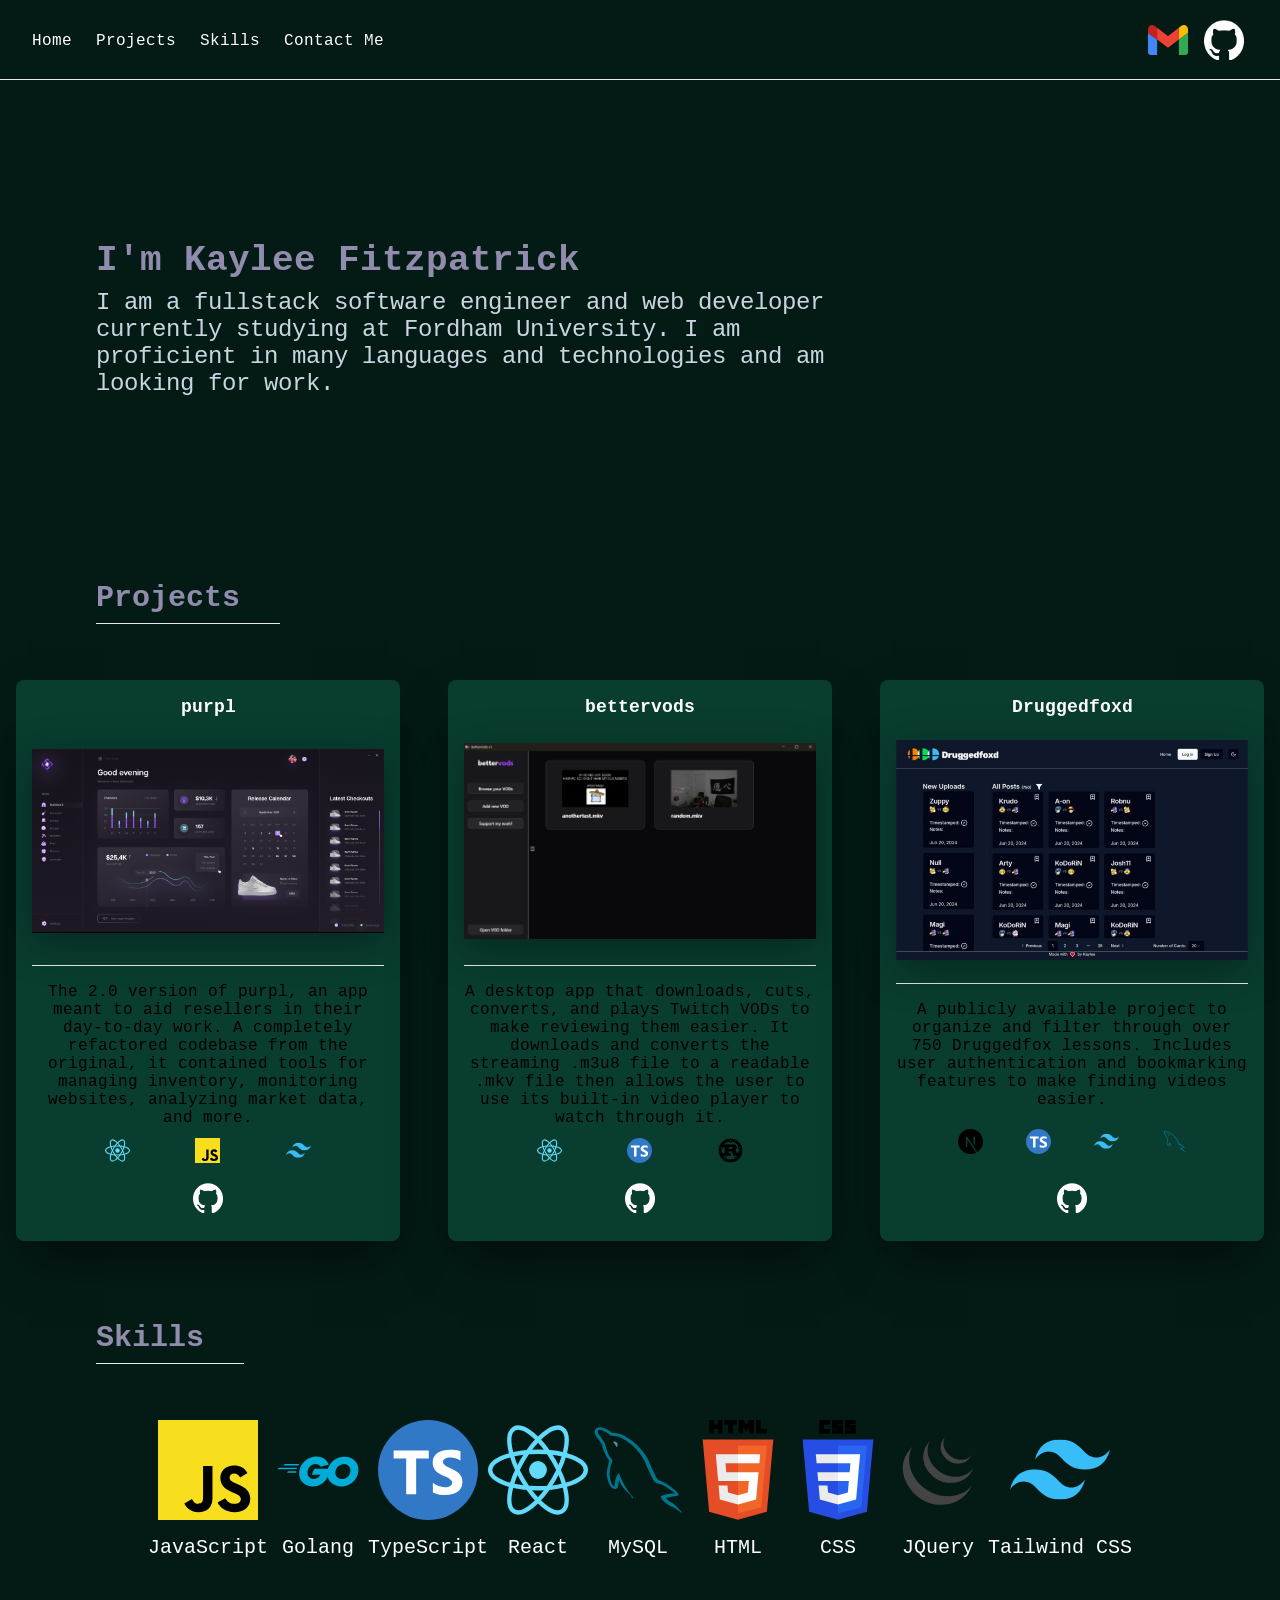
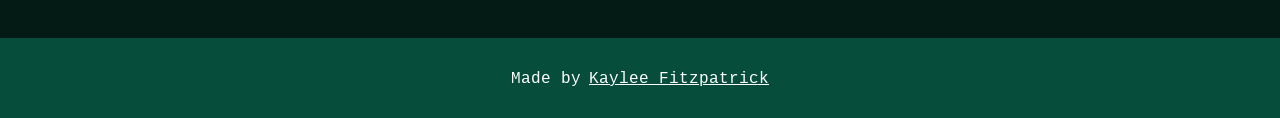
==== index.html @ 74e2f3a2 "Initial commit" ====
<!doctype html>
<html lang="en">
  <head>
    <meta charset="UTF-8" />
    <meta name="viewport" content="width=device-width, initial-scale=1" />
    <title>Kaylee Fitzpatrick</title>
    <link rel="stylesheet" href="./styles.css" />
  </head>

  <body>
    <div class="app">
      <header class="topbar">
        <button
          id="mobile-nav-toggle"
          class="mobile-nav-toggle"
          aria-label="Toggle navigation"
          aria-expanded="false"
          aria-controls="topbar-nav"
        >
          &#9776;
        </button>

        <ul class="nav" id="topbar-nav">
          <li>
            <a href="#home" class="nav-link">Home</a>
          </li>
          <li>
            <a href="#projects" class="nav-link">Projects</a>
          </li>
          <li>
            <a href="#skills" class="nav-link">Skills</a>
          </li>
          <li>
            <a href="#contactme" id="contact-me-link" class="nav-link">
              Contact Me
            </a>
          </li>
        </ul>

        <div class="topbar-right">
          <div class="tooltip">
            <div class="icon-button" id="copy-email">
              <img
                src="./src/images/gmail.svg"
                alt=""
                height="40"
                width="40"
                draggable="false"
              />
            </div>
            <span class="tooltip-text"> Copy Email </span>
          </div>

          <div class="tooltip">
            <div class="icon-button">
              <a
                href="https://github.com/nerdyfitzy"
                target="_blank"
                rel="noreferrer"
                class="github-link"
              >
                <img
                  src="./src/images/github-mark-white.png"
                  alt="Github Logo"
                  height="40"
                  width="40"
                  draggable="false"
                />
              </a>
            </div>
            <span class="tooltip-text"> My Github </span>
          </div>
        </div>
      </header>

      <div class="hero">
        <div class="hero-inner">
          <h1 class="hero-title">I'm Kaylee Fitzpatrick</h1>
          <p class="hero-text">
            I am a fullstack software engineer and web developer currently
            studying at Fordham University. I am proficient in many languages
            and technologies and am looking for work.
          </p>
        </div>
      </div>

      <div class="section" id="projects">
        <h2 class="section-title">Projects</h2>
        <div class="projects-row">
          <!-- Project: purpl -->
          <div class="project-card">
            <h3 class="project-title">purpl</h3>
            <div class="project-image-wrap">
              <img
                src="./src/images/purpl.png"
                alt="purpl"
                draggable="false"
                class="project-image"
              />
            </div>
            <p class="project-desc">
              The 2.0 version of purpl, an app meant to aid resellers in their
              day-to-day work. A completely refactored codebase from the
              original, it contained tools for managing inventory, monitoring
              websites, analyzing market data, and more.
            </p>
            <div class="project-tech-row">
              <img
                src="./src/images/react.svg"
                alt="react"
                height="25"
                width="25"
                draggable="false"
              />
              <img
                src="./src/images/js.svg"
                alt="js"
                height="25"
                width="25"
                draggable="false"
              />
              <img
                src="./src/images/tailwind.svg"
                alt="tailwind"
                height="25"
                width="25"
                draggable="false"
              />
            </div>
            <div class="project-github">
              <a
                href="https://github.com/nerdyfitzy/purpl-react"
                target="_blank"
                rel="noreferrer"
              >
                <img
                  src="./src/images/github-mark-white.png"
                  alt="Github Logo"
                  width="30"
                  height="30"
                  draggable="false"
                />
              </a>
            </div>
          </div>

          <!-- Project: bettervods -->
          <div class="project-card">
            <h3 class="project-title">bettervods</h3>
            <div class="project-image-wrap">
              <img
                src="./src/images/bettervods.png"
                alt="bettervods"
                draggable="false"
                class="project-image"
              />
            </div>
            <p class="project-desc">
              A desktop app that downloads, cuts, converts, and plays Twitch
              VODs to make reviewing them easier. It downloads and converts the
              streaming .m3u8 file to a readable .mkv file then allows the user
              to use its built-in video player to watch through it.
            </p>
            <div class="project-tech-row">
              <img
                src="./src/images/react.svg"
                alt="react"
                height="25"
                width="25"
                draggable="false"
              />
              <img
                src="./src/images/ts.svg"
                alt="ts"
                height="25"
                width="25"
                draggable="false"
              />
              <img
                src="./src/images/rust.svg"
                alt="rust"
                height="25"
                width="25"
                draggable="false"
              />
            </div>
            <div class="project-github">
              <a
                href="https://github.com/nerdyfitzy/bettervods-rs"
                target="_blank"
                rel="noreferrer"
              >
                <img
                  src="./src/images/github-mark-white.png"
                  alt="Github Logo"
                  width="30"
                  height="30"
                  draggable="false"
                />
              </a>
            </div>
          </div>

          <!-- Project: Druggedfoxd -->
          <div class="project-card">
            <h3 class="project-title">Druggedfoxd</h3>
            <div class="project-image-wrap">
              <img
                src="./src/images/druggedfoxd.png"
                alt="Druggedfoxd"
                draggable="false"
                class="project-image"
              />
            </div>
            <p class="project-desc">
              A publicly available project to organize and filter through over
              750 Druggedfox lessons. Includes user authentication and
              bookmarking features to make finding videos easier.
            </p>
            <div class="project-tech-row">
              <img
                src="./src/images/nextjs.svg"
                alt="nextjs"
                height="25"
                width="25"
                draggable="false"
              />
              <img
                src="./src/images/ts.svg"
                alt="ts"
                height="25"
                width="25"
                draggable="false"
              />
              <img
                src="./src/images/tailwind.svg"
                alt="tailwind"
                height="25"
                width="25"
                draggable="false"
              />
              <img
                src="./src/images/mysql.svg"
                alt="mysql"
                height="25"
                width="25"
                draggable="false"
              />
            </div>
            <div class="project-github">
              <a
                href="https://github.com/nerdyfitzy/druggedfoxd"
                target="_blank"
                rel="noreferrer"
              >
                <img
                  src="./src/images/github-mark-white.png"
                  alt="Github Logo"
                  width="30"
                  height="30"
                  draggable="false"
                />
              </a>
            </div>
          </div>
        </div>
      </div>

      <div class="section" id="skills">
        <h2 class="section-title">Skills</h2>
        <div class="skills-row">
          <!-- Language: JavaScript -->
          <div class="language-card">
            <img
              src="./src/images/js.svg"
              alt="JavaScript"
              id="JavaScript"
              width="100"
              height="100"
              draggable="false"
              class="language-image"
            />
            <label for="#JavaScript">JavaScript</label>
          </div>
          <!-- Language: Golang -->
          <div class="language-card">
            <img
              src="./src/images/golang.svg"
              alt="Golang"
              id="Golang"
              width="100"
              height="100"
              draggable="false"
              class="language-image"
            />
            <label for="#Golang">Golang</label>
          </div>
          <!-- Language: TypeScript -->
          <div class="language-card">
            <img
              src="./src/images/ts.svg"
              alt="TypeScript"
              id="TypeScript"
              width="100"
              height="100"
              draggable="false"
              class="language-image"
            />
            <label for="#TypeScript">TypeScript</label>
          </div>
          <!-- Language: React -->
          <div class="language-card">
            <img
              src="./src/images/react.svg"
              alt="React"
              id="React"
              width="100"
              height="100"
              draggable="false"
              class="language-image"
            />
            <label for="#React">React</label>
          </div>
          <!-- Language: MySQL -->
          <div class="language-card">
            <img
              src="./src/images/mysql.svg"
              alt="MySQL"
              id="MySQL"
              width="100"
              height="100"
              draggable="false"
              class="language-image"
            />
            <label for="#MySQL">MySQL</label>
          </div>
          <!-- Language: HTML -->
          <div class="language-card">
            <img
              src="./src/images/html.svg"
              alt="HTML"
              id="HTML"
              width="100"
              height="100"
              draggable="false"
              class="language-image"
            />
            <label for="#HTML">HTML</label>
          </div>
          <!-- Language: CSS -->
          <div class="language-card">
            <img
              src="./src/images/css.svg"
              alt="CSS"
              id="CSS"
              width="100"
              height="100"
              draggable="false"
              class="language-image"
            />
            <label for="#CSS">CSS</label>
          </div>
          <!-- Language: JQuery -->
          <div class="language-card">
            <img
              src="./src/images/jquery.svg"
              alt="JQuery"
              id="JQuery"
              width="100"
              height="100"
              draggable="false"
              class="language-image"
            />
            <label for="#JQuery">JQuery</label>
          </div>
          <!-- Language: Tailwind CSS -->
          <div class="language-card">
            <img
              src="./src/images/tailwind.svg"
              alt="Tailwind CSS"
              id="Tailwind CSS"
              width="100"
              height="100"
              draggable="false"
              class="language-image"
            />
            <label for="#Tailwind CSS">Tailwind CSS</label>
          </div>
        </div>
      </div>

      <footer class="footer">
        Made by
        <a
          href="https://github.com/nerdyfitzy"
          target="_blank"
          rel="noreferrer"
          class="footer-link"
          >Kaylee Fitzpatrick</a
        >
      </footer>

      <!-- ContactModal (initially hidden like React when `shown === false`) -->
      <div class="modal-background hidden" id="modalBackground">
        <div class="modal-card" id="modal">
          <h2 class="modal-title">Contact Me</h2>
          <form action="" class="modal-form" id="contact-form">
            <label for="#email-input">Your Email</label>
            <input
              class="modal-input"
              type="email"
              name="email"
              id="email-input"
            />

            <label>Message</label>
            <textarea
              class="modal-textarea"
              name="message"
              id="message"
            ></textarea>

            <button type="submit" class="submit-button">Submit</button>

            <span class="error-text" id="contact-error"></span>
          </form>
        </div>
      </div>
    </div>

    <script>
      (function () {
        const emailAddr = "fitzpatrickkayle9@gmail.com";
        const modalBackground = document.getElementById("modalBackground");
        const contactLink = document.getElementById("contact-me-link");
        const navToggle = document.getElementById("mobile-nav-toggle");
        const nav = document.getElementById("topbar-nav");
        const copyBtn = document.getElementById("copy-email");
        const contactForm = document.getElementById("contact-form");
        const errorEl = document.getElementById("contact-error");
        const emailInput = document.getElementById("email-input");
        const messageInput = document.getElementById("message");

        function setModalShown(shown) {
          if (shown) modalBackground.classList.remove("hidden");
          else modalBackground.classList.add("hidden");
        }

        copyBtn.addEventListener("click", async () => {
          try {
            await navigator.clipboard.writeText(emailAddr);
          } catch (e) {
            // Fallback if clipboard permissions are blocked
            window.prompt("Copy email:", emailAddr);
          }
        });

        navToggle.addEventListener("click", () => {
          const isOpen = nav.classList.contains("open");
          if (isOpen) {
            nav.classList.remove("open");
            navToggle.setAttribute("aria-expanded", "false");
          } else {
            nav.classList.add("open");
            navToggle.setAttribute("aria-expanded", "true");
          }
        });

        nav.querySelectorAll("a").forEach((link) => {
          link.addEventListener("click", () => {
            nav.classList.remove("open");
            navToggle.setAttribute("aria-expanded", "false");
          });
        });

        contactLink.addEventListener("click", (e) => {
          e.preventDefault();
          const shown = modalBackground.classList.contains("hidden") === false;
          setModalShown(!shown);
          if (shown) {
            emailInput.value = "";
            messageInput.value = "";
            errorEl.textContent = "";
          }
        });

        modalBackground.addEventListener("click", (e) => {
          if (e.target && e.target.getAttribute("id") === "modalBackground") {
            setModalShown(false);
            emailInput.value = "";
            messageInput.value = "";
            errorEl.textContent = "";
          }
        });

        contactForm.addEventListener("submit", (e) => {
          e.preventDefault();
          const email = emailInput.value.trim();
          const message = messageInput.value.trim();

          if (email === "" || message === "") {
            errorEl.textContent = "Please do not leave fields blank";
            return;
          }

          // No backend in this static HTML. Close the modal (structure/styling remains identical).
          setModalShown(false);
          emailInput.value = "";
          messageInput.value = "";
          errorEl.textContent = "";
        });
      })();
    </script>
  </body>
</html>
---- styles.css ----
@font-face {
  font-family: "Cousine";
  src: url("./public/fonts/Cousine-Regular.ttf");
  font-weight: 400;
  font-style: normal;
}

@font-face {
  font-family: "Cousine";
  src: url("./public/fonts/Cousine-Bold.ttf");
  font-weight: 700;
  font-style: normal;
}

:root {
  --dark-green: #041b15;
  --hooker-green: #093d30;
  --periwinkle: #918bad;
  --dark-blue: #147a5e;
  --footer-emerald-900: #064e3b;
  --text-slate-300: #cbd5e1;
  --border-default: #e5e7eb;
}

* {
  box-sizing: border-box;
}

html,
body {
  height: 100%;
  background-color: var(--dark-green);
}

body {
  margin: 0;
  font-family:
    "Cousine", ui-monospace, SFMono-Regular, Menlo, Monaco, Consolas,
    "Liberation Mono", "Courier New", monospace;
  -webkit-font-smoothing: antialiased;
  -moz-osx-font-smoothing: grayscale;
  background-image: none;
  background-color: var(--dark-green);
  overflow-x: hidden;
}

.hidden {
  display: none !important;
}

/* App layout */
.app {
  display: flex;
  flex-direction: column;
  position: relative;
}

/* Top bar */
.topbar {
  background: var(--dark-green);
  position: sticky;
  top: 0;
  z-index: 10;
  width: 100%;
  height: 5rem;
  border-bottom: 1px solid var(--border-default);
  padding: 0 2rem;
  display: flex;
  flex-direction: row;
  align-items: center;
  justify-content: space-between;
  color: #fff;
}

.nav {
  display: flex;
  list-style: none;
  padding: 0;
  margin: 0;
}

.mobile-nav-toggle {
  display: none;
  border: 1px solid #ffffff40;
  background: transparent;
  color: #fff;
  font-size: 1.5rem;
  line-height: 1;
  border-radius: 0.375rem;
  width: 2.5rem;
  height: 2.5rem;
  cursor: pointer;
}

.nav-link {
  margin-right: 1.5rem;
  text-decoration: none;
  color: inherit;
}

.nav-link:hover {
  text-decoration: underline;
  color: var(--dark-blue);
}

.topbar-right {
  display: flex;
  flex-direction: row;
  gap: 0.5rem;
  flex-wrap: wrap;
}

/* Tooltip */
.tooltip {
  position: relative;
  display: flex;
}

.tooltip-text {
  position: absolute;
  right: 1px;
  top: 2.5rem;
  transform: scale(0);
  transition: transform 300ms ease-in-out;
  background: #374151; /* gray-800 */
  padding: 0.5rem 0.5rem;
  font-size: 0.75rem;
  color: #fff;
  border-radius: 0.25rem;
  min-width: max-content;
  transform-origin: right top;
}

.tooltip:hover .tooltip-text {
  transform: scale(1);
}

.icon-button {
  width: 3rem;
  height: 3rem;
  padding: 0 0.25rem;
  border-radius: 0.375rem;
  position: relative;
  display: flex;
  align-items: center;
  justify-content: center;
  cursor: pointer;
  background: transparent;
}

.icon-button:hover {
  background: #9ca3af; /* gray-400 */
}

.icon-button:active {
  background: #6b7280; /* gray-500 */
}

.github-link {
  position: absolute;
  left: 0.25rem;
  top: 0.25rem;
}

/* Hero */
.hero {
  width: 100%;
  height: 45vh;
  margin-bottom: 6rem;
  padding-top: 10rem;
}

.hero-inner {
  transform: translateX(6rem);
}

.hero-title {
  color: var(--periwinkle);
  font-size: 2.25rem; /* text-4xl */
  font-weight: 700;
  margin: 0 0 0.5rem 0;
}

.hero-text {
  color: var(--text-slate-300);
  width: 58.3333%;
  font-size: 1.5rem; /* text-2xl */
  margin: 0;
}

/* Sections */
.section {
  width: 100%;
  margin-bottom: 5rem; /* mb-20 */
}

.section-title {
  transform: translateX(6rem);
  display: inline-block;
  margin: 0 0 3.5rem 0; /* mb-14 */
  padding-right: 2.5rem; /* pr-10 */
  padding-bottom: 0.5rem; /* pb-2 */
  color: var(--periwinkle);
  font-size: 1.875rem; /* text-3xl */
  font-weight: 700;
  border-bottom: 1px solid var(--border-default);
}

/* Projects */
.projects-row {
  display: grid;
  gap: 1rem; /* gap-4 */
  grid-template-columns: repeat(auto-fit, minmax(18rem, 1fr));
  justify-items: center;
}

.project-card {
  width: 100%;
  max-width: 24rem; /* keep original card size while allowing shrink */
  padding: 1rem; /* p-4 */
  background: var(--hooker-green);
  border-radius: 0.5rem; /* rounded-lg */
  display: flex;
  flex-direction: column;
  gap: 0.75rem; /* gap-3 */
  justify-content: space-between;
  align-items: center;
  box-shadow: 0 25px 50px -12px rgba(0, 0, 0, 0.55);
}

.project-title {
  color: #fff;
  font-weight: 700;
  font-size: 1.125rem; /* font-lg from inline override */
  margin: 0;
}

.project-image-wrap {
  min-height: 14rem; /* min-h-56 */
  width: 100%;
  display: flex;
  align-items: center;
  justify-content: center;
}

.project-image {
  filter: drop-shadow(0 10px 20px rgba(0, 0, 0, 0.35));
  display: block;
  max-width: 100%;
}

.project-desc {
  border-top: 1px solid var(--border-default);
  padding-top: 1rem; /* pt-4 */
  text-align: center;
  margin: 0;
}

.project-tech-row {
  width: 100%;
  display: flex;
  flex-direction: row;
  justify-content: space-around;
  padding: 0 2.5rem; /* px-10 */
  flex-wrap: wrap;
}

.project-github {
  padding: 0.5rem; /* p-2 */
  border-radius: 0.5rem;
  min-width: max-content;
  min-height: max-content;
}

.project-github:hover {
  background: #9ca3af;
}

.project-github:active {
  background: #6b7280;
}

/* Skills */
.skills-row {
  width: 100%;
  display: flex;
  flex-direction: row;
  justify-content: space-around;
  flex-wrap: wrap;
  justify-content: center;
}

.language-card {
  display: flex;
  flex-direction: column;
  align-items: center;
  text-align: center;
  justify-content: space-around;
  color: #fff;
  font-size: 1.25rem; /* text-xl */
}

.language-image {
  margin-bottom: 1rem; /* mb-4 */
  display: block;
}

/* Footer */
.footer {
  width: 100%;
  height: 5rem; /* h-20 */
  background: var(--footer-emerald-900);
  color: #fff;
  text-align: center;
  display: flex;
  align-items: center;
  justify-content: center;
  gap: 0.5rem;
}

.footer a {
  color: inherit;
}

.footer-link {
  text-decoration: underline;
}

/* Modal */
@keyframes flyin {
  0% {
    transform: translateY(200%);
  }
  100% {
    transform: translateY(0%);
  }
}

.modal-background {
  width: 100%;
  height: 100vh; /* h-screen */
  display: flex;
  justify-content: center;
  align-items: center;
  position: absolute;
  z-index: 30;
  top: 0;
  left: 0;
  right: 0;
  background: rgba(0, 0, 0, 0.6);
}

@media (max-width: 900px) {
  .hero-inner {
    transform: none;
  }
  .section-title {
    transform: none;
    padding-right: 0;
  }
  .topbar {
    padding: 0 1rem;
  }
}

.nav {
  flex-wrap: wrap;
}

@media (max-width: 640px) {
  .topbar {
    height: auto;
    min-height: 5rem;
    padding-top: 0.75rem;
    padding-bottom: 0.75rem;
    align-items: center;
    justify-content: space-between;
    position: sticky;
  }

  .mobile-nav-toggle {
    display: inline-flex;
    align-items: center;
    justify-content: center;
  }

  .nav {
    display: none;
    position: absolute;
    top: calc(100% + 0.35rem);
    left: 0;
    width: max-content;
    max-width: calc(100vw - 2rem);
    flex-direction: column;
    align-items: stretch;
    gap: 0.75rem;
    padding: 0.75rem 1rem;
    background: var(--dark-green);
    border: 1px solid var(--border-default);
    border-radius: 0.5rem;
    box-shadow: 0 10px 25px rgba(0, 0, 0, 0.35);
    z-index: 20;
  }

  .nav.open {
    display: flex;
  }

  .nav-link {
    margin-right: 0;
  }

  .topbar-right {
    margin-left: auto;
    flex-wrap: nowrap;
  }

  .hero {
    height: auto;
    margin-bottom: 2.5rem;
    padding-top: 7rem;
  }

  .hero-title {
    font-size: 1.75rem;
  }

  .hero-text {
    width: 100%;
    font-size: 1.15rem;
  }

  .section {
    margin-bottom: 2.5rem;
  }

  .section-title {
    font-size: 1.5rem;
    margin-bottom: 2.25rem; /* smaller than mb-14 */
  }

  .project-card {
    width: 100%;
    max-width: 22rem;
  }

  .project-tech-row {
    padding: 0 1rem;
    justify-content: center;
  }

  .skills-row {
    justify-content: center;
    gap: 1.25rem;
  }

  .language-card {
    font-size: 1.05rem;
  }

  .language-image {
    max-width: 84px;
    max-height: 84px;
  }

  .modal-card {
    width: 92%;
    height: auto;
    max-height: 90vh;
    overflow: auto;
    padding: 1.25rem 1.5rem;
  }

  .modal-title {
    font-size: 1.5rem;
  }

  .modal-input,
  .modal-textarea {
    width: 100%;
  }

  .submit-button {
    width: 7rem;
  }
}

@media (max-width: 420px) {
  .hero {
    padding-top: 6rem;
  }

  .hero-title {
    font-size: 1.5rem;
  }

  .hero-text {
    font-size: 1rem;
  }

  .project-card {
    max-width: 19rem;
  }

  .submit-button {
    width: 6.5rem;
  }
}

.modal-card {
  width: 40%; /* w-2/5 */
  height: 41.6667%; /* h-5/12 */
  display: flex;
  flex-direction: column;
  position: relative;
  border-radius: 0.375rem; /* rounded-md */
  z-index: 50;
  padding: 2rem 2.5rem; /* px-10 py-8 */
  background: linear-gradient(170.6deg, #292431 7.78%, #312b3b 92.9%);
  animation: flyin 0.2s ease-out;
}

.modal-title {
  font-size: 1.875rem; /* text-3xl */
  margin: 0 0 1rem 0; /* mb-4 */
}

.modal-form {
  display: flex;
  flex-direction: column;
}

.field-label {
  margin-bottom: 0.25rem;
}

.modal-input {
  color: #000;
  border-radius: 0.5rem; /* rounded-lg */
  margin-bottom: 1rem; /* mb-4 */
  height: 3rem; /* h-12 */
  width: 18rem; /* w-72 */
  text-align: left;
  padding: 0 1rem; /* px-4 */
  font-size: 0.75rem; /* text-xs */
  font-weight: 500; /* font-medium */
  outline: none;
  border: 1px solid transparent;
}

.modal-textarea {
  color: #000;
  border-radius: 0.5rem; /* rounded-lg */
  resize: none;
  margin-bottom: 2.5rem; /* mb-10 */
  height: 6rem; /* h-24 */
  width: 18rem; /* match input width */
  text-align: left;
  padding: 1rem; /* p-4 */
  font-size: 0.75rem; /* text-xs */
  font-weight: 500;
  outline: none;
  border: 1px solid transparent;
  box-sizing: border-box;
}

.submit-button {
  background: var(--periwinkle);
  width: 6rem; /* w-24 */
  height: 3rem; /* h-12 */
  border-radius: 0.5rem; /* rounded-lg */
  border: none;
  cursor: pointer;
  font-weight: 600;
}

.submit-button:hover {
  background: #aaa3c9;
}

.submit-button:active {
  background: #918bad;
}

.error-text {
  color: #ef4444; /* red-500 */
  margin-top: 1.25rem; /* mt-5 */
  min-height: 1em;
}

/* Ensure modal remains mobile-friendly (overrides placed at end of file) */
@media (max-width: 640px) {
  .modal-card {
    width: 92%;
    height: auto;
    max-height: 90vh;
    overflow: auto;
    padding: 1.25rem 1.5rem;
  }

  .modal-title {
    font-size: 1.5rem;
  }

  .modal-input {
    width: 100%;
  }

  .modal-textarea {
    width: 100%;
  }

  .submit-button {
    width: 7rem;
  }
}

@media (max-width: 420px) {
  .modal-card {
    width: 94%;
    padding: 1.1rem 1.25rem;
  }

  .submit-button {
    width: 6.5rem;
  }
}
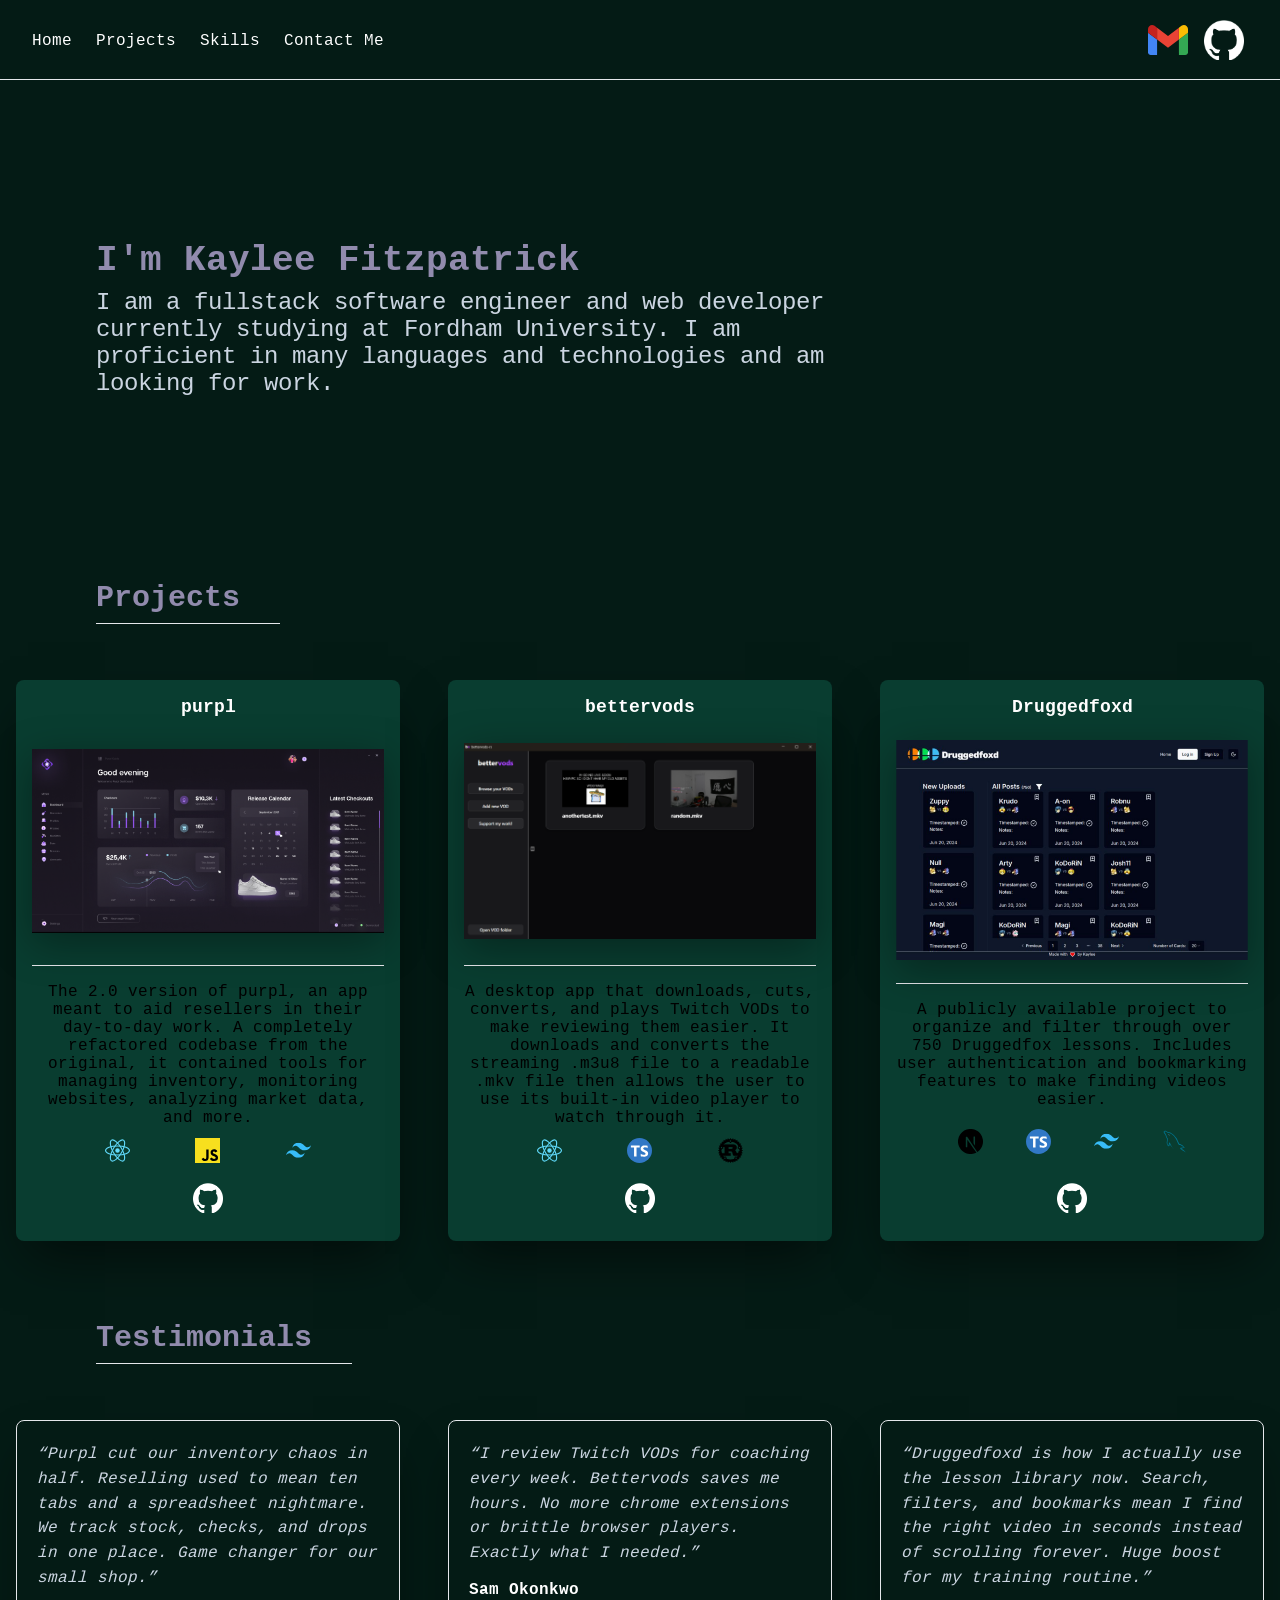
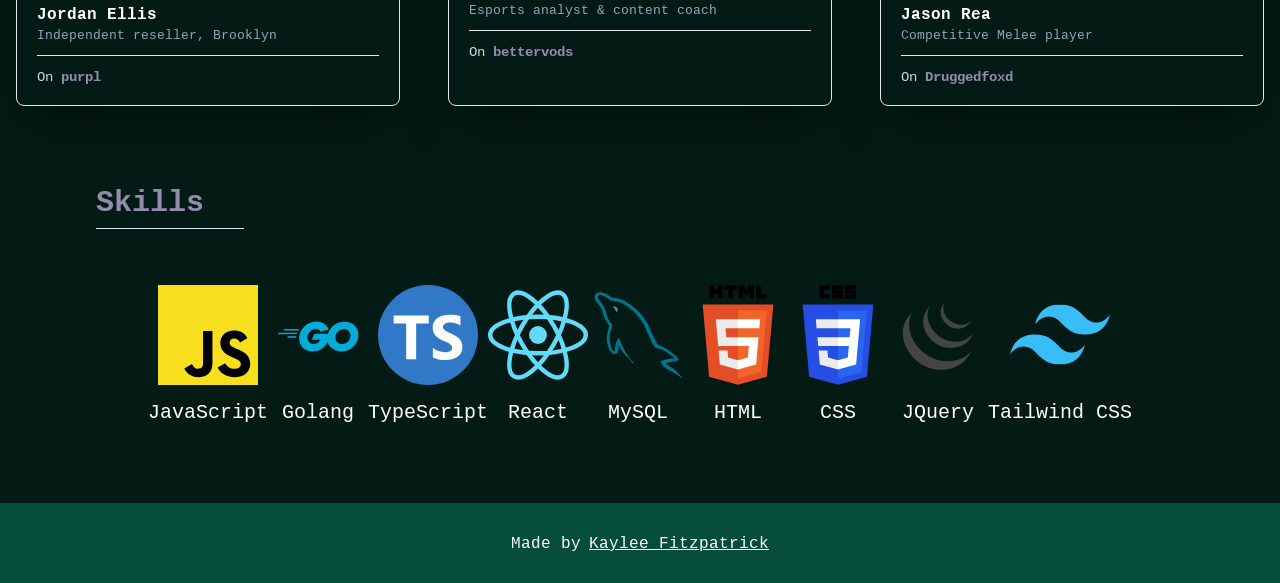
==== commit c528ce76: "final commit, testimonials and cleanup" ====
--- a/index.html
+++ b/index.html
@@ -144,7 +144,6 @@
             </div>
           </div>
 
-          <!-- Project: bettervods -->
           <div class="project-card">
             <h3 class="project-title">bettervods</h3>
             <div class="project-image-wrap">
@@ -201,7 +200,6 @@
             </div>
           </div>
 
-          <!-- Project: Druggedfoxd -->
           <div class="project-card">
             <h3 class="project-title">Druggedfoxd</h3>
             <div class="project-image-wrap">
@@ -266,10 +264,59 @@
         </div>
       </div>
 
+      <div class="section" id="testimonials">
+        <h2 class="section-title">Testimonials</h2>
+        <div class="testimonials-row">
+          <blockquote class="testimonial-card">
+            <p class="testimonial-quote">
+              “Purpl cut our inventory chaos in half. Reselling used to mean ten
+              tabs and a spreadsheet nightmare. We track stock, checks, and
+              drops in one place. Game changer for our small shop.”
+            </p>
+            <footer class="testimonial-footer">
+              <cite class="testimonial-name">Jordan Ellis</cite>
+              <span class="testimonial-meta"
+                >Independent reseller, Brooklyn</span
+              >
+            </footer>
+            <p class="testimonial-project-tag">On <strong>purpl</strong></p>
+          </blockquote>
+          <blockquote class="testimonial-card">
+            <p class="testimonial-quote">
+              “I review Twitch VODs for coaching every week. Bettervods saves me
+              hours. No more chrome extensions or brittle browser players.
+              Exactly what I needed.”
+            </p>
+            <footer class="testimonial-footer">
+              <cite class="testimonial-name">Sam Okonkwo</cite>
+              <span class="testimonial-meta"
+                >Esports analyst &amp; content coach</span
+              >
+            </footer>
+            <p class="testimonial-project-tag">
+              On <strong>bettervods</strong>
+            </p>
+          </blockquote>
+          <blockquote class="testimonial-card">
+            <p class="testimonial-quote">
+              “Druggedfoxd is how I actually use the lesson library now. Search,
+              filters, and bookmarks mean I find the right video in seconds
+              instead of scrolling forever. Huge boost for my training routine.”
+            </p>
+            <footer class="testimonial-footer">
+              <cite class="testimonial-name">Jason Rea</cite>
+              <span class="testimonial-meta">Competitive Melee player</span>
+            </footer>
+            <p class="testimonial-project-tag">
+              On <strong>Druggedfoxd</strong>
+            </p>
+          </blockquote>
+        </div>
+      </div>
+
       <div class="section" id="skills">
         <h2 class="section-title">Skills</h2>
         <div class="skills-row">
-          <!-- Language: JavaScript -->
           <div class="language-card">
             <img
               src="./src/images/js.svg"
@@ -282,7 +329,6 @@
             />
             <label for="#JavaScript">JavaScript</label>
           </div>
-          <!-- Language: Golang -->
           <div class="language-card">
             <img
               src="./src/images/golang.svg"
@@ -295,7 +341,6 @@
             />
             <label for="#Golang">Golang</label>
           </div>
-          <!-- Language: TypeScript -->
           <div class="language-card">
             <img
               src="./src/images/ts.svg"
@@ -308,7 +353,6 @@
             />
             <label for="#TypeScript">TypeScript</label>
           </div>
-          <!-- Language: React -->
           <div class="language-card">
             <img
               src="./src/images/react.svg"
@@ -321,7 +365,6 @@
             />
             <label for="#React">React</label>
           </div>
-          <!-- Language: MySQL -->
           <div class="language-card">
             <img
               src="./src/images/mysql.svg"
@@ -334,7 +377,6 @@
             />
             <label for="#MySQL">MySQL</label>
           </div>
-          <!-- Language: HTML -->
           <div class="language-card">
             <img
               src="./src/images/html.svg"
@@ -347,7 +389,6 @@
             />
             <label for="#HTML">HTML</label>
           </div>
-          <!-- Language: CSS -->
           <div class="language-card">
             <img
               src="./src/images/css.svg"
@@ -360,7 +401,6 @@
             />
             <label for="#CSS">CSS</label>
           </div>
-          <!-- Language: JQuery -->
           <div class="language-card">
             <img
               src="./src/images/jquery.svg"
@@ -373,7 +413,6 @@
             />
             <label for="#JQuery">JQuery</label>
           </div>
-          <!-- Language: Tailwind CSS -->
           <div class="language-card">
             <img
               src="./src/images/tailwind.svg"
@@ -400,7 +439,6 @@
         >
       </footer>
 
-      <!-- ContactModal (initially hidden like React when `shown === false`) -->
       <div class="modal-background hidden" id="modalBackground">
         <div class="modal-card" id="modal">
           <h2 class="modal-title">Contact Me</h2>
@@ -450,7 +488,6 @@
           try {
             await navigator.clipboard.writeText(emailAddr);
           } catch (e) {
-            // Fallback if clipboard permissions are blocked
             window.prompt("Copy email:", emailAddr);
           }
         });
--- a/styles.css
+++ b/styles.css
@@ -48,7 +48,6 @@
   display: none !important;
 }
 
-/* App layout */
 .app {
   display: flex;
   flex-direction: column;
@@ -110,7 +109,6 @@
   flex-wrap: wrap;
 }
 
-/* Tooltip */
 .tooltip {
   position: relative;
   display: flex;
@@ -122,7 +120,7 @@
   top: 2.5rem;
   transform: scale(0);
   transition: transform 300ms ease-in-out;
-  background: #374151; /* gray-800 */
+  background: #374151;
   padding: 0.5rem 0.5rem;
   font-size: 0.75rem;
   color: #fff;
@@ -149,11 +147,11 @@
 }
 
 .icon-button:hover {
-  background: #9ca3af; /* gray-400 */
+  background: #9ca3af;
 }
 
 .icon-button:active {
-  background: #6b7280; /* gray-500 */
+  background: #6b7280;
 }
 
 .github-link {
@@ -162,7 +160,6 @@
   top: 0.25rem;
 }
 
-/* Hero */
 .hero {
   width: 100%;
   height: 45vh;
@@ -176,7 +173,7 @@
 
 .hero-title {
   color: var(--periwinkle);
-  font-size: 2.25rem; /* text-4xl */
+  font-size: 2.25rem;
   font-weight: 700;
   margin: 0 0 0.5rem 0;
 }
@@ -184,45 +181,43 @@
 .hero-text {
   color: var(--text-slate-300);
   width: 58.3333%;
-  font-size: 1.5rem; /* text-2xl */
+  font-size: 1.5rem;
   margin: 0;
 }
 
-/* Sections */
 .section {
   width: 100%;
-  margin-bottom: 5rem; /* mb-20 */
+  margin-bottom: 5rem;
 }
 
 .section-title {
   transform: translateX(6rem);
   display: inline-block;
-  margin: 0 0 3.5rem 0; /* mb-14 */
-  padding-right: 2.5rem; /* pr-10 */
-  padding-bottom: 0.5rem; /* pb-2 */
+  margin: 0 0 3.5rem 0;
+  padding-right: 2.5rem;
+  padding-bottom: 0.5rem;
   color: var(--periwinkle);
-  font-size: 1.875rem; /* text-3xl */
+  font-size: 1.875rem;
   font-weight: 700;
   border-bottom: 1px solid var(--border-default);
 }
 
-/* Projects */
 .projects-row {
   display: grid;
-  gap: 1rem; /* gap-4 */
+  gap: 1rem;
   grid-template-columns: repeat(auto-fit, minmax(18rem, 1fr));
   justify-items: center;
 }
 
 .project-card {
   width: 100%;
-  max-width: 24rem; /* keep original card size while allowing shrink */
-  padding: 1rem; /* p-4 */
+  max-width: 24rem;
+  padding: 1rem;
   background: var(--hooker-green);
-  border-radius: 0.5rem; /* rounded-lg */
+  border-radius: 0.5rem;
   display: flex;
   flex-direction: column;
-  gap: 0.75rem; /* gap-3 */
+  gap: 0.75rem;
   justify-content: space-between;
   align-items: center;
   box-shadow: 0 25px 50px -12px rgba(0, 0, 0, 0.55);
@@ -231,12 +226,12 @@
 .project-title {
   color: #fff;
   font-weight: 700;
-  font-size: 1.125rem; /* font-lg from inline override */
+  font-size: 1.125rem;
   margin: 0;
 }
 
 .project-image-wrap {
-  min-height: 14rem; /* min-h-56 */
+  min-height: 14rem;
   width: 100%;
   display: flex;
   align-items: center;
@@ -251,7 +246,7 @@
 
 .project-desc {
   border-top: 1px solid var(--border-default);
-  padding-top: 1rem; /* pt-4 */
+  padding-top: 1rem;
   text-align: center;
   margin: 0;
 }
@@ -261,12 +256,12 @@
   display: flex;
   flex-direction: row;
   justify-content: space-around;
-  padding: 0 2.5rem; /* px-10 */
+  padding: 0 2.5rem;
   flex-wrap: wrap;
 }
 
 .project-github {
-  padding: 0.5rem; /* p-2 */
+  padding: 0.5rem;
   border-radius: 0.5rem;
   min-width: max-content;
   min-height: max-content;
@@ -280,7 +275,64 @@
   background: #6b7280;
 }
 
-/* Skills */
+.testimonials-row {
+  display: grid;
+  gap: 1rem;
+  grid-template-columns: repeat(auto-fit, minmax(18rem, 1fr));
+  justify-items: center;
+}
+
+.testimonial-card {
+  width: 100%;
+  max-width: 24rem;
+  margin: 0;
+  padding: 1.25rem 1.25rem;
+  background: var(--dark-green);
+  border: 1px solid var(--border-default);
+  border-radius: 0.5rem;
+  box-shadow: 0 25px 50px -12px rgba(0, 0, 0, 0.45);
+}
+
+.testimonial-quote {
+  margin: 0 0 1rem 0;
+  color: var(--text-slate-300);
+  font-size: 1rem;
+  line-height: 1.55;
+  font-style: italic;
+}
+
+.testimonial-footer {
+  display: flex;
+  flex-direction: column;
+  gap: 0.2rem;
+  margin: 0 0 0.75rem 0;
+}
+
+.testimonial-name {
+  font-style: normal;
+  font-weight: 700;
+  color: #fff;
+  font-size: 1rem;
+}
+
+.testimonial-meta {
+  font-size: 0.8rem;
+  color: #94a3b8;
+}
+
+.testimonial-project-tag {
+  margin: 0;
+  padding-top: 0.75rem;
+  border-top: 1px solid var(--border-default);
+  font-size: 0.875rem;
+  color: var(--text-slate-300);
+}
+
+.testimonial-project-tag strong {
+  color: var(--periwinkle);
+  font-weight: 700;
+}
+
 .skills-row {
   width: 100%;
   display: flex;
@@ -297,18 +349,17 @@
   text-align: center;
   justify-content: space-around;
   color: #fff;
-  font-size: 1.25rem; /* text-xl */
+  font-size: 1.25rem;
 }
 
 .language-image {
-  margin-bottom: 1rem; /* mb-4 */
+  margin-bottom: 1rem;
   display: block;
 }
 
-/* Footer */
 .footer {
   width: 100%;
-  height: 5rem; /* h-20 */
+  height: 5rem;
   background: var(--footer-emerald-900);
   color: #fff;
   text-align: center;
@@ -326,7 +377,6 @@
   text-decoration: underline;
 }
 
-/* Modal */
 @keyframes flyin {
   0% {
     transform: translateY(200%);
@@ -338,7 +388,7 @@
 
 .modal-background {
   width: 100%;
-  height: 100vh; /* h-screen */
+  height: 100vh;
   display: flex;
   justify-content: center;
   align-items: center;
@@ -436,7 +486,7 @@
 
   .section-title {
     font-size: 1.5rem;
-    margin-bottom: 2.25rem; /* smaller than mb-14 */
+    margin-bottom: 2.25rem;
   }
 
   .project-card {
@@ -508,26 +558,39 @@
 }
 
 .modal-card {
-  width: 40%; /* w-2/5 */
-  height: 41.6667%; /* h-5/12 */
+  width: min(28rem, calc(100vw - 2rem));
+  height: auto;
+  max-height: 90vh;
   display: flex;
   flex-direction: column;
   position: relative;
-  border-radius: 0.375rem; /* rounded-md */
+  box-sizing: border-box;
+  border-radius: 0.375rem;
   z-index: 50;
-  padding: 2rem 2.5rem; /* px-10 py-8 */
+  padding: 2rem 2.5rem;
   background: linear-gradient(170.6deg, #292431 7.78%, #312b3b 92.9%);
   animation: flyin 0.2s ease-out;
+  overflow-y: auto;
+  color: #fff;
 }
 
 .modal-title {
-  font-size: 1.875rem; /* text-3xl */
-  margin: 0 0 1rem 0; /* mb-4 */
+  font-size: 1.875rem;
+  margin: 0 0 1rem 0;
+  color: #fff;
 }
 
 .modal-form {
   display: flex;
   flex-direction: column;
+  gap: 0.5rem;
+  flex: 0 1 auto;
+  min-width: 0;
+}
+
+.modal-card label {
+  color: #fff;
+  font-size: 0.875rem;
 }
 
 .field-label {
@@ -535,43 +598,52 @@
 }
 
 .modal-input {
-  color: #000;
-  border-radius: 0.5rem; /* rounded-lg */
-  margin-bottom: 1rem; /* mb-4 */
-  height: 3rem; /* h-12 */
-  width: 18rem; /* w-72 */
+  color: #111;
+  background: #fff;
+  border-radius: 0.5rem;
+  margin-bottom: 0;
+  height: 3rem;
+  width: 100%;
+  max-width: 100%;
   text-align: left;
-  padding: 0 1rem; /* px-4 */
-  font-size: 0.75rem; /* text-xs */
-  font-weight: 500; /* font-medium */
-  outline: none;
-  border: 1px solid transparent;
-}
-
-.modal-textarea {
-  color: #000;
-  border-radius: 0.5rem; /* rounded-lg */
-  resize: none;
-  margin-bottom: 2.5rem; /* mb-10 */
-  height: 6rem; /* h-24 */
-  width: 18rem; /* match input width */
-  text-align: left;
-  padding: 1rem; /* p-4 */
-  font-size: 0.75rem; /* text-xs */
+  padding: 0 1rem;
+  font-size: 0.875rem;
   font-weight: 500;
   outline: none;
-  border: 1px solid transparent;
+  border: 1px solid #d1d5db;
+  box-sizing: border-box;
+}
+
+.modal-textarea {
+  color: #111;
+  background: #fff;
+  border-radius: 0.5rem;
+  resize: vertical;
+  margin-bottom: 0;
+  min-height: 6rem;
+  width: 100%;
+  max-width: 100%;
+  text-align: left;
+  padding: 1rem;
+  font-size: 0.875rem;
+  font-weight: 500;
+  outline: none;
+  border: 1px solid #d1d5db;
   box-sizing: border-box;
 }
 
 .submit-button {
   background: var(--periwinkle);
-  width: 6rem; /* w-24 */
-  height: 3rem; /* h-12 */
-  border-radius: 0.5rem; /* rounded-lg */
+  color: #fff;
+  width: 6rem;
+  height: 3rem;
+  border-radius: 0.5rem;
   border: none;
   cursor: pointer;
   font-weight: 600;
+  align-self: flex-start;
+  margin-top: 0.5rem;
+  flex-shrink: 0;
 }
 
 .submit-button:hover {
@@ -583,12 +655,12 @@
 }
 
 .error-text {
-  color: #ef4444; /* red-500 */
-  margin-top: 1.25rem; /* mt-5 */
+  color: #fecaca;
+  margin-top: 0.75rem;
   min-height: 1em;
-}
-
-/* Ensure modal remains mobile-friendly (overrides placed at end of file) */
+  font-size: 0.875rem;
+}
+
 @media (max-width: 640px) {
   .modal-card {
     width: 92%;
